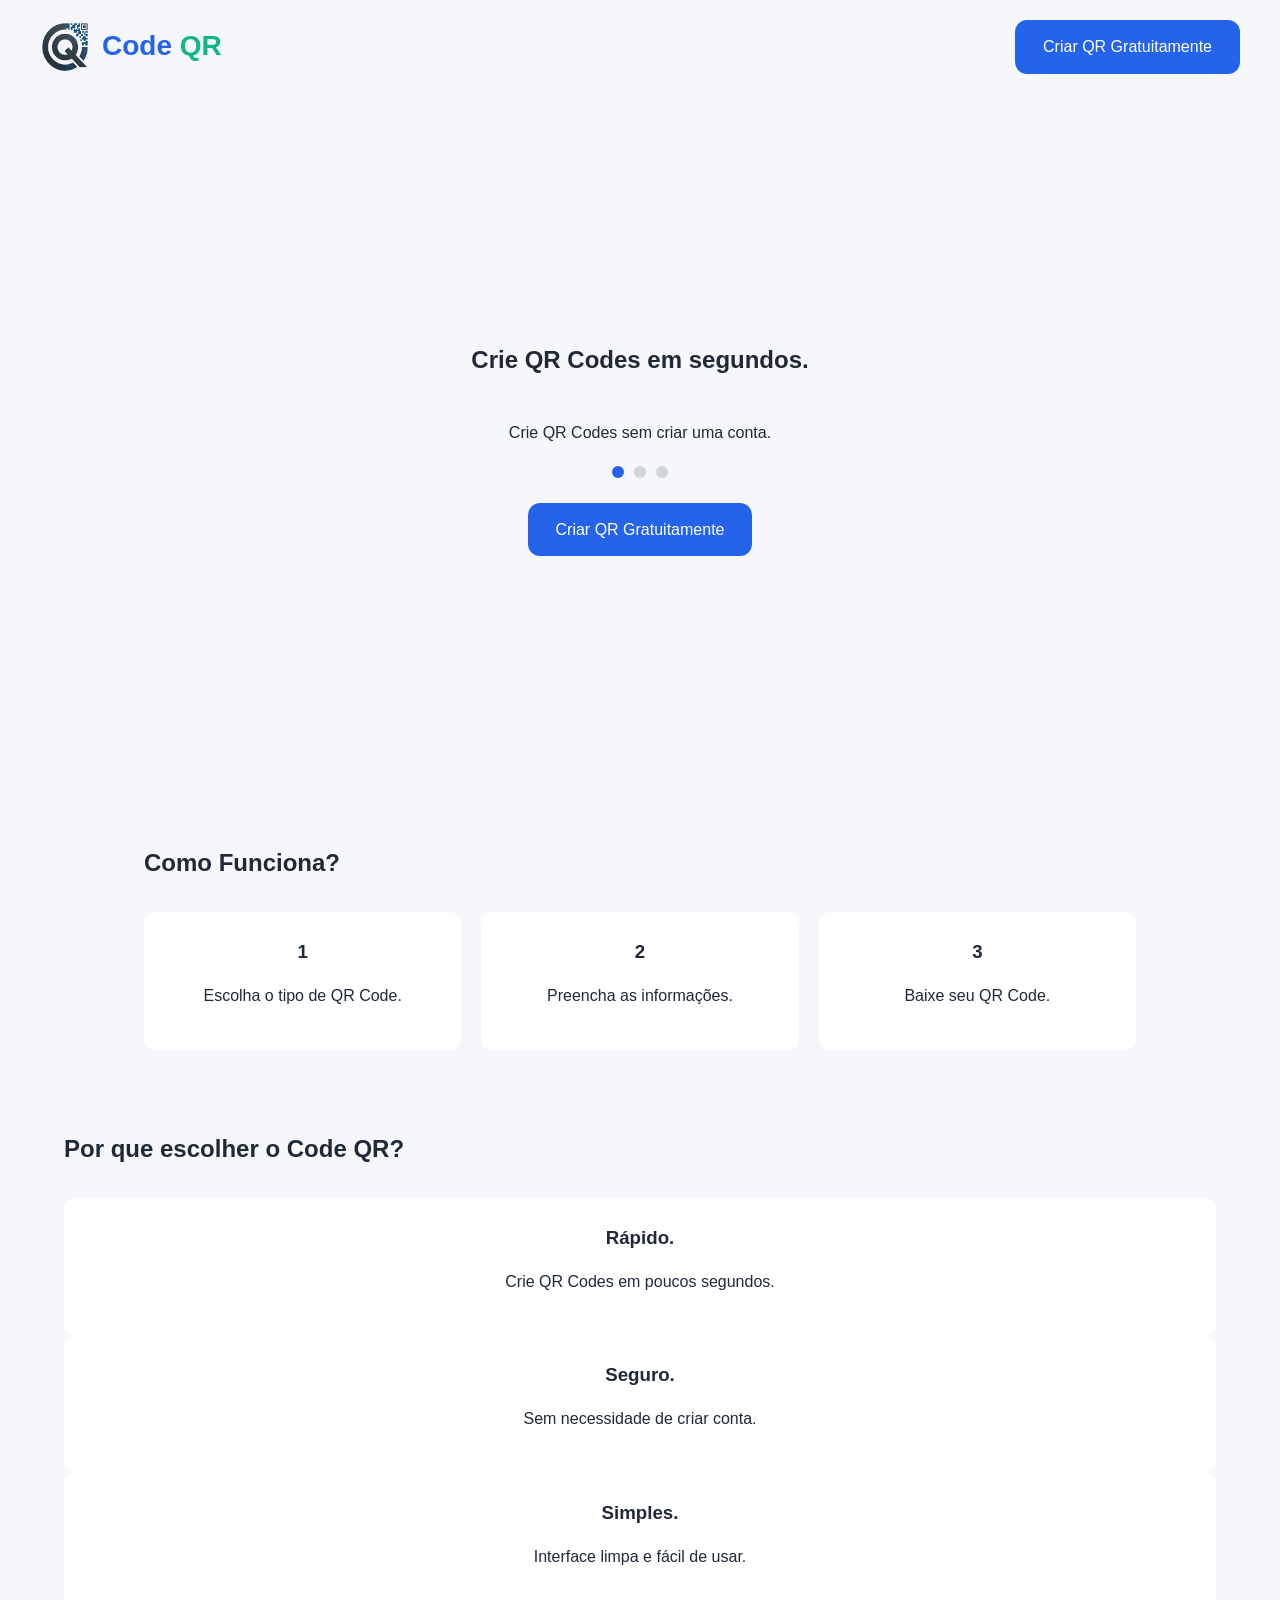
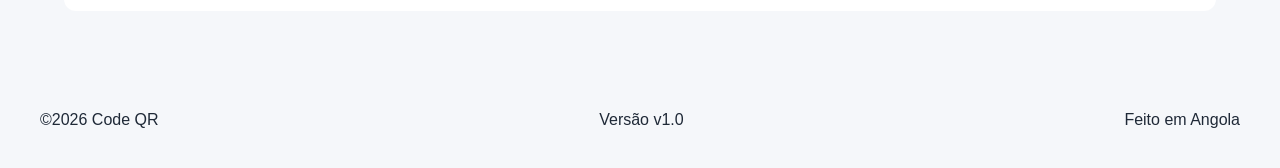
==== index.html @ f57b26f8 "commitando Arquivos da primeira versão do QR Code, primeiro projecto funcional da Nexora Studio" ====
<!DOCTYPE html>
<html lang="pt-br">
<head>
    <meta charset="UTF-8">
    <meta name="viewport" content="width=device-width, initial-scale=1.0">
    <title>CodeQR</title>
    <meta name="description" content="Crie Codes para links, textos, WI-FI, contactos e muito mais de forma rápida e segura gratuitamente">
    <link rel="shortcut icon" href="assets/icone.png" type="image/x-icon">

    <link rel="stylesheet" href="css/style.css">
    <link rel="stylesheet" href="css/layout.css">
    <link rel="stylesheet" href="css/components.css">
    <link rel="stylesheet" href="css/responsive.css">
</head>
<body>
  
    <!--CABEÇAÇLHO-->

    <header id="header">
        <div class="logo">
<img src="assets/icone.png" alt="logotipo">

<h1>
    <span class="code">Code</span>
     <span class="qr">QR</span>
</h1>
        </div>

        <a href="html/create.html" class="btn-primary">
            Criar QR Gratuitamente
        </a>
    </header>

    <!--Corpo Do Code QR-->
    <main>

        <section id="hero">
            
            <h2> Crie QR Codes em segundos.</h2>

            <div class="slider">
                <p id="slider-text">Crie QR Codes sem criar uma conta.</p>

                <div class="slider-dots">

<span class="active" data-slide="0"></span> 
<span data-slide="1"></span>
<span data-slide="2"></span>

                </div>
            </div>

            <a href="html/create.html" class="btn-primary">
                Criar QR Gratuitamente
            </a>
        </section>

        <!--Como Funciona-->

        <section id="how-it-works">
            <h2>Como Funciona?</h2>

            <div class="cards">
                <article class="card">
                    <h3>1</h3>
                    <p>Escolha o tipo de QR Code.</p>
                </article>

                <article class="card">
                    <h3>2</h3>
                    <p>Preencha as informações.</p>
                </article>

                <article class="card">
                    <h3>3</h3>
                    <p>Baixe seu QR Code.</p>
                </article>
            </div>
        </section>

        <!--VANTAGENS-->
        <section id="advantages">
            <h2>Por que escolher o Code QR?</h2>
            <div class="cards"></div>
            <article class="card">
                <h3>Rápido.</h3>
            <p>Crie QR Codes em poucos segundos.</p>
            </article>

             <article class="card">
                <h3>Seguro.</h3>
            <p>Sem necessidade de criar conta.</p>
            </article>

             <article class="card">
                <h3>Simples.</h3>
            <p>Interface limpa e fácil de usar.</p>
            </article>

            
        </section>
    </main>

    <!--FOOTER-->
    <footer id="footer">
        <p>&copy;2026 Code QR</p>
        <p>Versão v1.0</p>
        <p>Feito em Angola</p>
    </footer>

    <script src="js/app.js"></script>
</body>
</html>
---- css/style.css ----
*{
    margin: 0;
    padding: 0;
    box-sizing: border-box;
}

/* Raiz Das Cores*/
:root{
    --primary:#2563EB;
    --secondary:#10B981;
    --dark:#1F2937;
    --light:#FFFFFF;
    --gray:#6B7280;
    --background:#F5F7FA;
    --radius:12px;
    --transition:0.3s;
}

/*Estilizacao Do Corpo*/
body{
    font-family:"Poppins",sans-serif;
    background: var(--background);
    color: var(--dark);
    line-height: 1.6;
}

/*Links*/
a{
    text-decoration: none;
    color: inherit;
}

/*Imagens*/
img{
    max-width: 100%;
    display: block;
}

/*Botoes*/

button{
    cursor: pointer;
    border: none;
    transition: var(--transition);
    font-family: inherit;
    background-color:#6B7280;
    border-radius: 7px;
    padding: 10px;
    margin-bottom: 9px;

}
button:hover{
    cursor: pointer;
    border: none;
    font-family: inherit;
    background-color:#F5F7FA;
    color: #1c1c1d;
    border-radius: 7px;
    padding: 10px;

}

/*Inputs*/
input{
    font-family: inherit;
    outline: none;
}

/*Listas*/
ul{
    list-style: none;
}
p {
    display: block;
    margin-block-start: 1em;
    margin-block-end: 1em;
    margin-inline-start: 0px;
    margin-inline-end: 0px;
    unicode-bidi: isolate;
}
---- css/layout.css ----
.container{
    width: 90%;
    max-width: 1200px;
    margin: auto;
}

/*Cabecalho*/
header{
    display: flex;
    justify-content: space-between;
    align-items: center;
    padding: 20px 40px;
}

/*Logotipo*/

.logo{
    display: flex;
    align-items: center;
    gap: 12px;
}

/*Conteudo Principal*/
main{
    width: 90%;
    max-width: 1200px;
    margin: 40px auto;
}

/*Seccao HERO*/
#hero{
    display: flex;
    flex-direction: column;
    align-items: center;
    justify-content: center;
    text-align: center;
    gap: 25px;
    min-height: 70vh;
}


/*Como Funciona*/
#how-it-works{
    margin: 80px;
}

/*Vantagens*/
#advantage{
    margin-top: 80px;
}

/*Cards*/
.cards{
    display: grid;

    grid-template-columns: repeat(auto-fit,minmax(250px,1fr));
    gap: 20px;
    margin-top: 30px;
}

/*Create.HTML*/
#qr-types{
    display: grid;

    grid-template-columns: repeat(auto-fit,minmax(180px,1fr));
    gap: 20px;
    margin-bottom: 40px;
}

/*Area principal da area de criacao de codigo qr*/
#create-layout{
    display: grid;
    grid-template-columns: 1fr 1fr;
    gap: 40px;
}

/*Coluna Esquerda*/
.left-column{
    display: flex;
    flex-direction: column;
    gap: 25px;
}

/*Coluna direita*/
.right-column{
    display: flex;
    flex-direction: column;
    gap: 25px;
}


/*Rodape*/
footer{
    display: flex;
    justify-content: space-between;
    align-items: center;
    padding: 20px 40px;
    margin-top: 60px;
}
---- css/components.css ----
/* Raiz Das Cores*/
:root{
    --primary:#2563EB;
    --secondary:#10B981;
    --dark:#1F2937;
    --light:#FFFFFF;
    --gray:#6B7280;
    --background:#F5F7FA;
    --radius:12px;
    --transition:0.3s;
}

.logo img{
    width: 50px;
    height: 50px;
    object-fit: contain;
}
.logo h1{
    font-size: 28px;
    font-weight: 700;
}

.logo .code{
    color: var(--primary);

}

.logo .qr{
    color: var(--secondary);
}
/*Botoes*/
.btn-primary{
    background: var(--primary);
    color: var(--light);
    padding: 14px 28px;
    border-radius: var(--radius);
    transition: var(--transition);
}
.btn-primary:hover{
    background-color: var(--light);
    color: var(--primary);
    font-weight: bold;
}
.btn-secondary{
    background: transparent;
    color: var(--primary);
    border: 2px solid var(--primary);
    padding: 12px 24px;
    border-radius: var(--radius);
    transition: var(--transition);
}
.btn-secondary:hover{
    background-color: var(--primary);
    color: var(--light);
}

/*Cartoes Dos Tipos de Links*/
.type-card{
    background: var(--light);
    border-radius: var(--radius);
    padding: 20px;
    text-align: center;
    cursor: pointer;
    transition: var(--transition);
    border: 2px solid transparent;
    font-weight: 600;
}
.type-card:hover{
    border-color: var(--primary);
    transform: translateY(-5px);
}

/*Cards*/
.card{
    background: var(--light);
    padding: 25px;
    border-radius: var(--radius);
    text-align: center;
}

/*Inputs*/
input{
    width:100%;
    padding: 14px;
   border: 1px solid #D1D5DB;
   border-radius: var(--radius);
   margin-top: 10px;
   margin-bottom: 20px; 
}

/*Previsualizacao do codigo qr*/
#qr-preview{
    width: 300px;
    height: 300px;
    background: var(--light);
    border: 2px dashed var(--gray);
    border-radius: var(--radius);
    display: flex;
    justify-content: center;
    align-items: center;
    font-size: 20px;
    margin: auto;
}
/*Baixar QR*/
#download{
    display: flex;
    gap: 15px;
    flex-wrap: wrap;
    
    

}

/*Feedback*/
#feedback{
    background: var(--light);
    padding: 30px;
    border-radius: var(--radius);
    text-align: center;
    margin-top: 50px;
}
#btnFeedback{
    margin-top: 16px;
}
textarea{
    margin: auto;
    display: flex;
    padding: 26px;
    border-radius: 10px;
}

textarea:hover{
    margin: auto;
    display: flex;
    border-radius: 10px;
    border-color: var(--dark);
    
}



/*SLIDER*/

.slider{
    max-width: 650px;
    text-align: center;
}
.slider-dots{
    display: flex;
    justify-content: center;
    gap: 10px;
    margin-top: 20px;
}
.slider-dots span{
    width: 12px;
    height: 12px;
    border-radius: 50%;
    background: #D1D5DB;
    display: inline-block;
    cursor: pointer;
}
.slider-dots .active{
background: var(--primary);
}
---- css/responsive.css ----
/*Tablets*/ 
@media (max-width:992px){
    header{
        padding: 20px;
    }
    main{
        width: 95%;
    }
    #create-layout{
        grid-template-columns: 1fr;
    }
    footer{
        flex-direction:column ;
        gap: 10px;
        text-align: center;
    }
}

/*Telemoveis*/
@media (max-width:768px){
    header{
        flex-direction: column;
        gap: 20px;
        text-align: center;
    }
    #hero{
        min-height: auto;
        padding: 40px 0;
    }
    h1{
        font-size: 28px;
    }
    h2{
        font-size: 24px;
    }
    .cards{
        grid-template-columns: 1fr;
    }
    #qr-types{
        grid-template-columns: 1fr 1fr;
    }
    #download{
        flex-direction: column;
    }
    #qr-preview{
        width: 250px;
        height: 250px;
    }
}

/*Telemoveis pequenos*/
@media (max-width:480px){
    #qr-types{
        grid-template-columns: 1fr;
    }
    .btn-primary,
    .btn-secondary,
    button{
        width: 100%;
    }
    #qr-preview{
        width: 200px;
        height: 200px;
    }
}
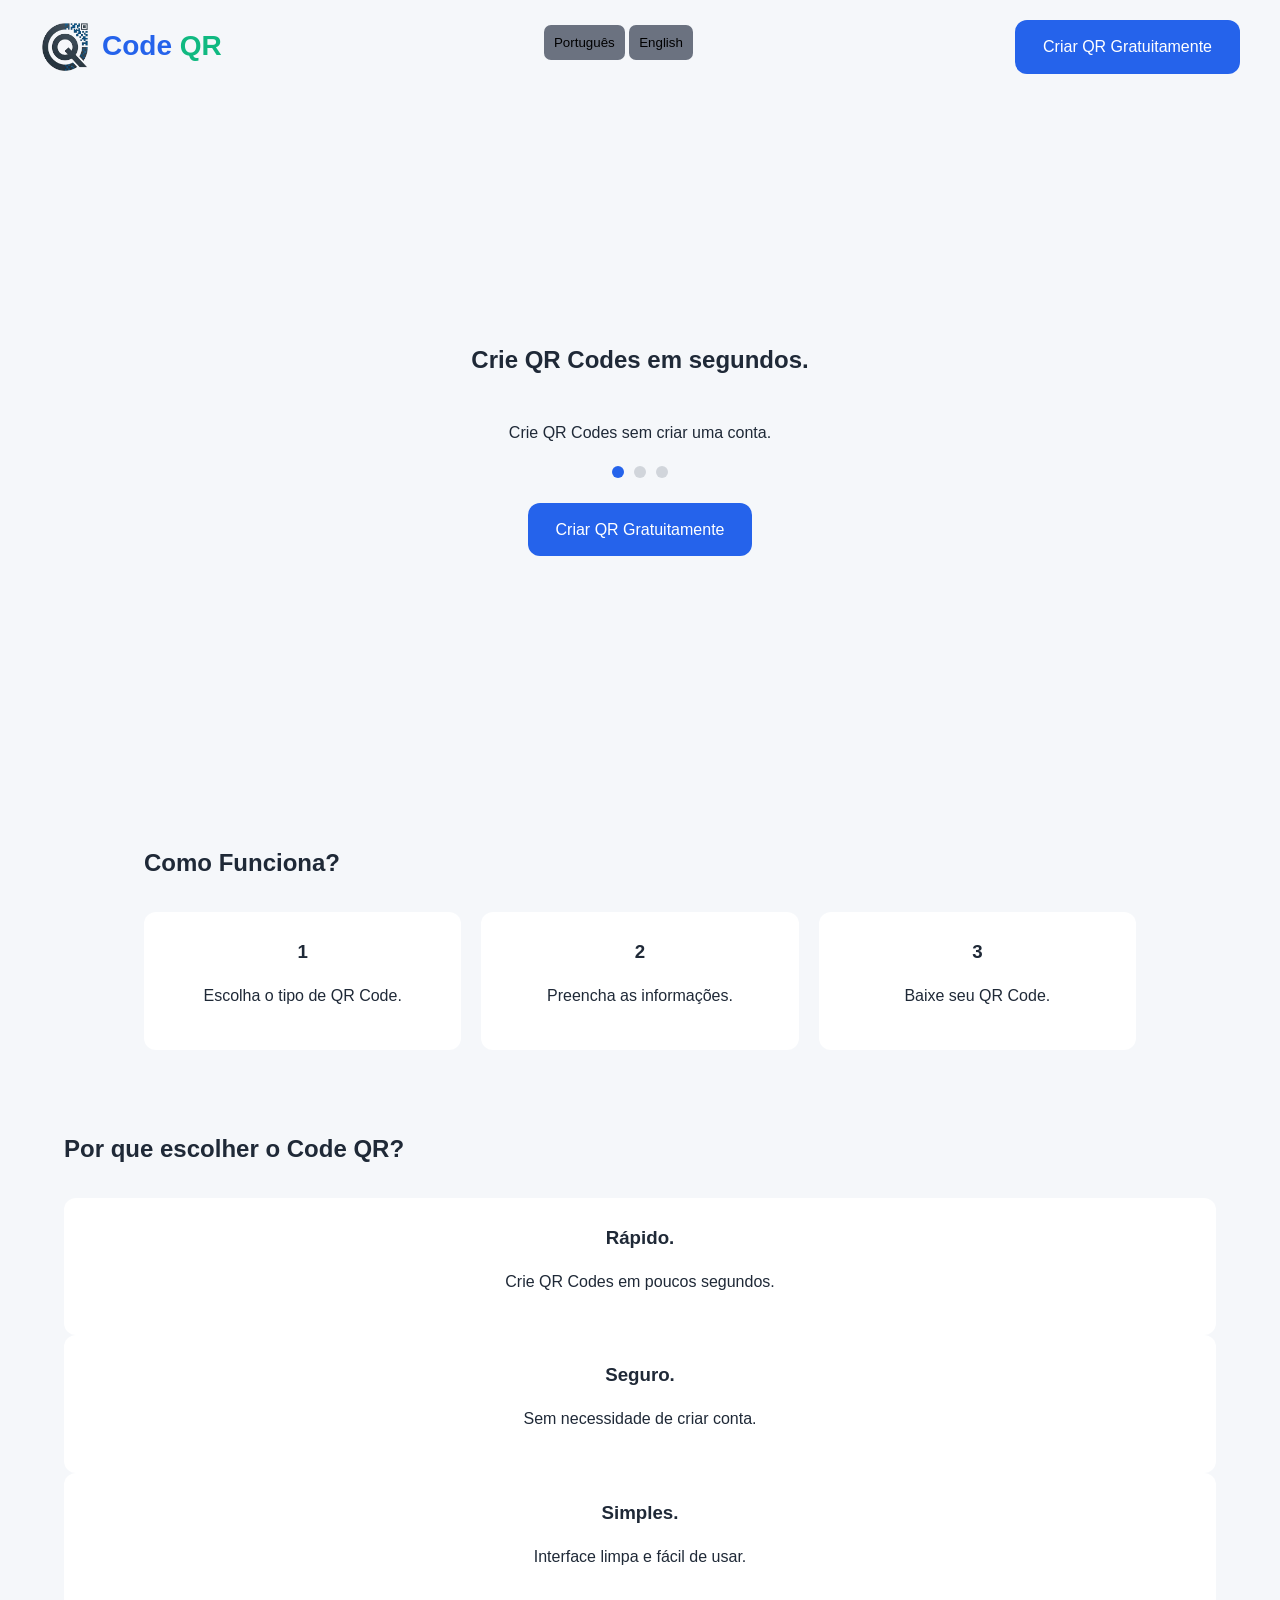
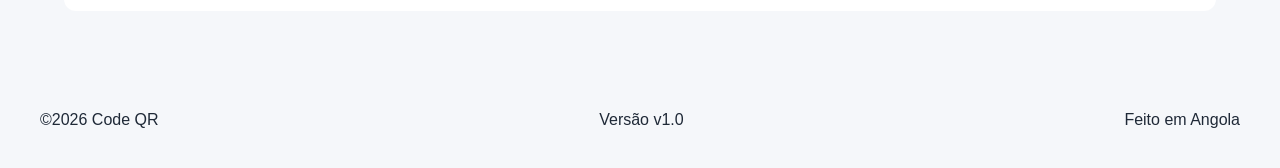
==== commit e6ecc617: "commitei atualizando o index" ====
--- a/index.html
+++ b/index.html
@@ -3,8 +3,14 @@
 <head>
     <meta charset="UTF-8">
     <meta name="viewport" content="width=device-width, initial-scale=1.0">
+
     <title>CodeQR</title>
-    <meta name="description" content="Crie Codes para links, textos, WI-FI, contactos e muito mais de forma rápida e segura gratuitamente">
+
+    <meta
+        name="description"
+        content="Crie QR Codes para links, textos, WI-FI, contactos e muito mais de forma rápida e segura gratuitamente"
+    >
+
     <link rel="shortcut icon" href="assets/icone.png" type="image/x-icon">
 
     <link rel="stylesheet" href="css/style.css">
@@ -12,102 +18,207 @@
     <link rel="stylesheet" href="css/components.css">
     <link rel="stylesheet" href="css/responsive.css">
 </head>
+
 <body>
-  
-    <!--CABEÇAÇLHO-->
+
+    <!-- CABEÇALHO -->
 
     <header id="header">
+
         <div class="logo">
-<img src="assets/icone.png" alt="logotipo">
-
-<h1>
-    <span class="code">Code</span>
-     <span class="qr">QR</span>
-</h1>
+
+            <img src="assets/icone.png" alt="logotipo">
+
+            <h1>
+                <span class="code">Code</span>
+                <span class="qr">QR</span>
+            </h1>
+
         </div>
 
-        <a href="html/create.html" class="btn-primary">
+        <div id="language-selector">
+
+            <button id="btnPT">Português</button>
+            <button id="btnEN">English</button>
+
+        </div>
+
+        <a
+            href="html/create.html"
+            class="btn-primary"
+            id="qrforfree"
+        >
             Criar QR Gratuitamente
         </a>
+
     </header>
 
-    <!--Corpo Do Code QR-->
+
+    <!-- CORPO DO CODE QR -->
+
     <main>
 
+        <!-- HERO -->
+
         <section id="hero">
-            
-            <h2> Crie QR Codes em segundos.</h2>
+
+            <h2 id="qrsecond">
+                Crie QR Codes em segundos.
+            </h2>
 
             <div class="slider">
-                <p id="slider-text">Crie QR Codes sem criar uma conta.</p>
+
+                <p id="slider-text">
+                    Crie QR Codes sem criar uma conta.
+                </p>
 
                 <div class="slider-dots">
 
-<span class="active" data-slide="0"></span> 
-<span data-slide="1"></span>
-<span data-slide="2"></span>
+                    <span class="active" data-slide="0"></span>
+
+                    <span data-slide="1"></span>
+
+                    <span data-slide="2"></span>
 
                 </div>
+
             </div>
 
-            <a href="html/create.html" class="btn-primary">
+            <a
+                href="html/create.html"
+                class="btn-primary"
+                id="qrforfree2"
+            >
                 Criar QR Gratuitamente
             </a>
+
         </section>
 
-        <!--Como Funciona-->
+
+        <!-- COMO FUNCIONA -->
 
         <section id="how-it-works">
-            <h2>Como Funciona?</h2>
+
+            <h2 id="howItWorks">
+                Como Funciona?
+            </h2>
 
             <div class="cards">
+
                 <article class="card">
+
                     <h3>1</h3>
-                    <p>Escolha o tipo de QR Code.</p>
+
+                    <p id="step1">
+                        Escolha o tipo de QR Code.
+                    </p>
+
                 </article>
 
+
                 <article class="card">
+
                     <h3>2</h3>
-                    <p>Preencha as informações.</p>
+
+                    <p id="step2">
+                        Preencha as informações.
+                    </p>
+
                 </article>
 
+
                 <article class="card">
+
                     <h3>3</h3>
-                    <p>Baixe seu QR Code.</p>
+
+                    <p id="step3">
+                        Baixe seu QR Code.
+                    </p>
+
                 </article>
+
             </div>
+
         </section>
 
-        <!--VANTAGENS-->
+
+        <!-- VANTAGENS -->
+
         <section id="advantages">
-            <h2>Por que escolher o Code QR?</h2>
+
+            <h2 id="whyCodeQR">
+                Por que escolher o Code QR?
+            </h2>
+
             <div class="cards"></div>
+
+
             <article class="card">
-                <h3>Rápido.</h3>
-            <p>Crie QR Codes em poucos segundos.</p>
+
+                <h3 id="fast">
+                    Rápido.
+                </h3>
+
+                <p id="fastDescription">
+                    Crie QR Codes em poucos segundos.
+                </p>
+
             </article>
 
-             <article class="card">
-                <h3>Seguro.</h3>
-            <p>Sem necessidade de criar conta.</p>
+
+            <article class="card">
+
+                <h3 id="safe">
+                    Seguro.
+                </h3>
+
+                <p id="safeDescription">
+                    Sem necessidade de criar conta.
+                </p>
+
             </article>
 
-             <article class="card">
-                <h3>Simples.</h3>
-            <p>Interface limpa e fácil de usar.</p>
+
+            <article class="card">
+
+                <h3 id="simple">
+                    Simples.
+                </h3>
+
+                <p id="simpleDescription">
+                    Interface limpa e fácil de usar.
+                </p>
+
             </article>
 
-            
         </section>
+
     </main>
 
-    <!--FOOTER-->
+
+    <!-- FOOTER -->
+
     <footer id="footer">
-        <p>&copy;2026 Code QR</p>
-        <p>Versão v1.0</p>
-        <p>Feito em Angola</p>
+
+        <p>
+            &copy;2026 Code QR
+        </p>
+
+        <p id="version">
+            Versão v1.0
+        </p>
+
+        <p id="madeInAngola">
+            Feito em Angola
+        </p>
+
     </footer>
 
+
+    <!-- JAVASCRIPT -->
+
+    <script src="js/language-home.js"></script>
     <script src="js/app.js"></script>
+
 </body>
 </html>
